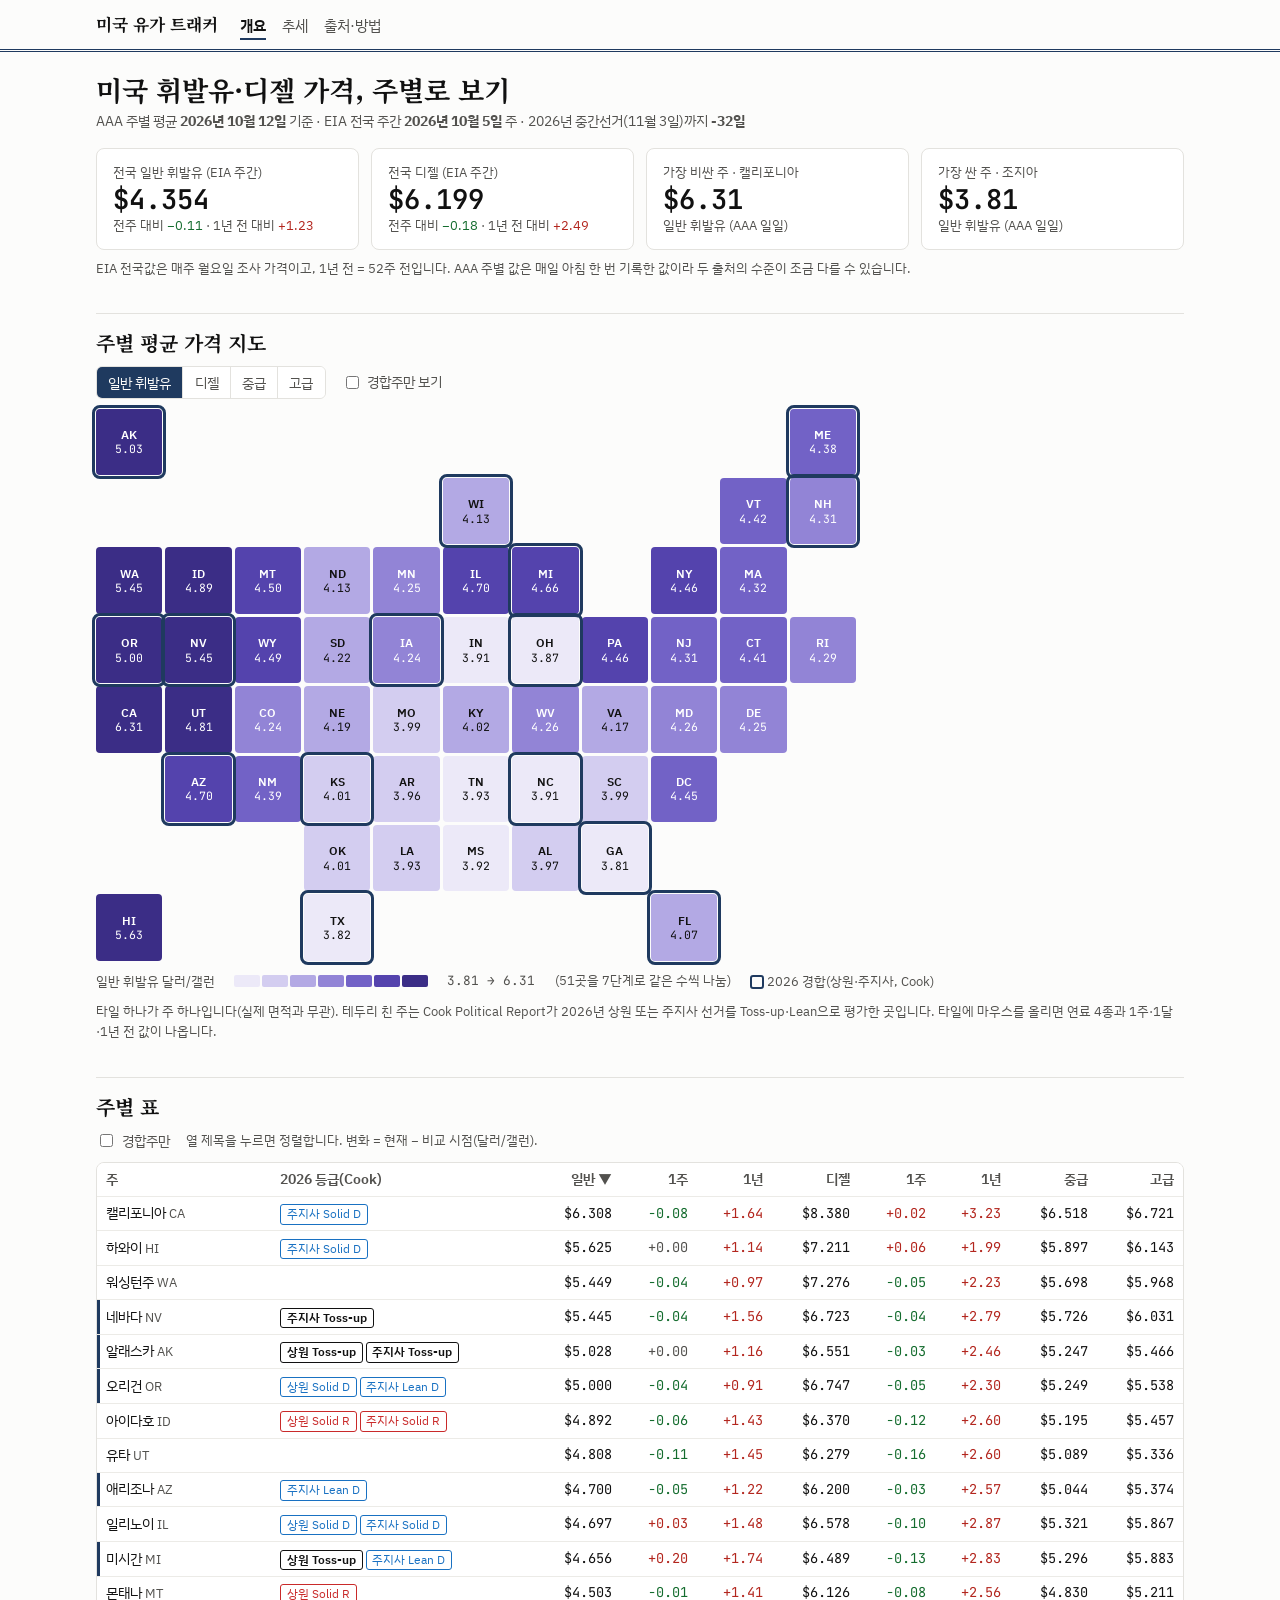
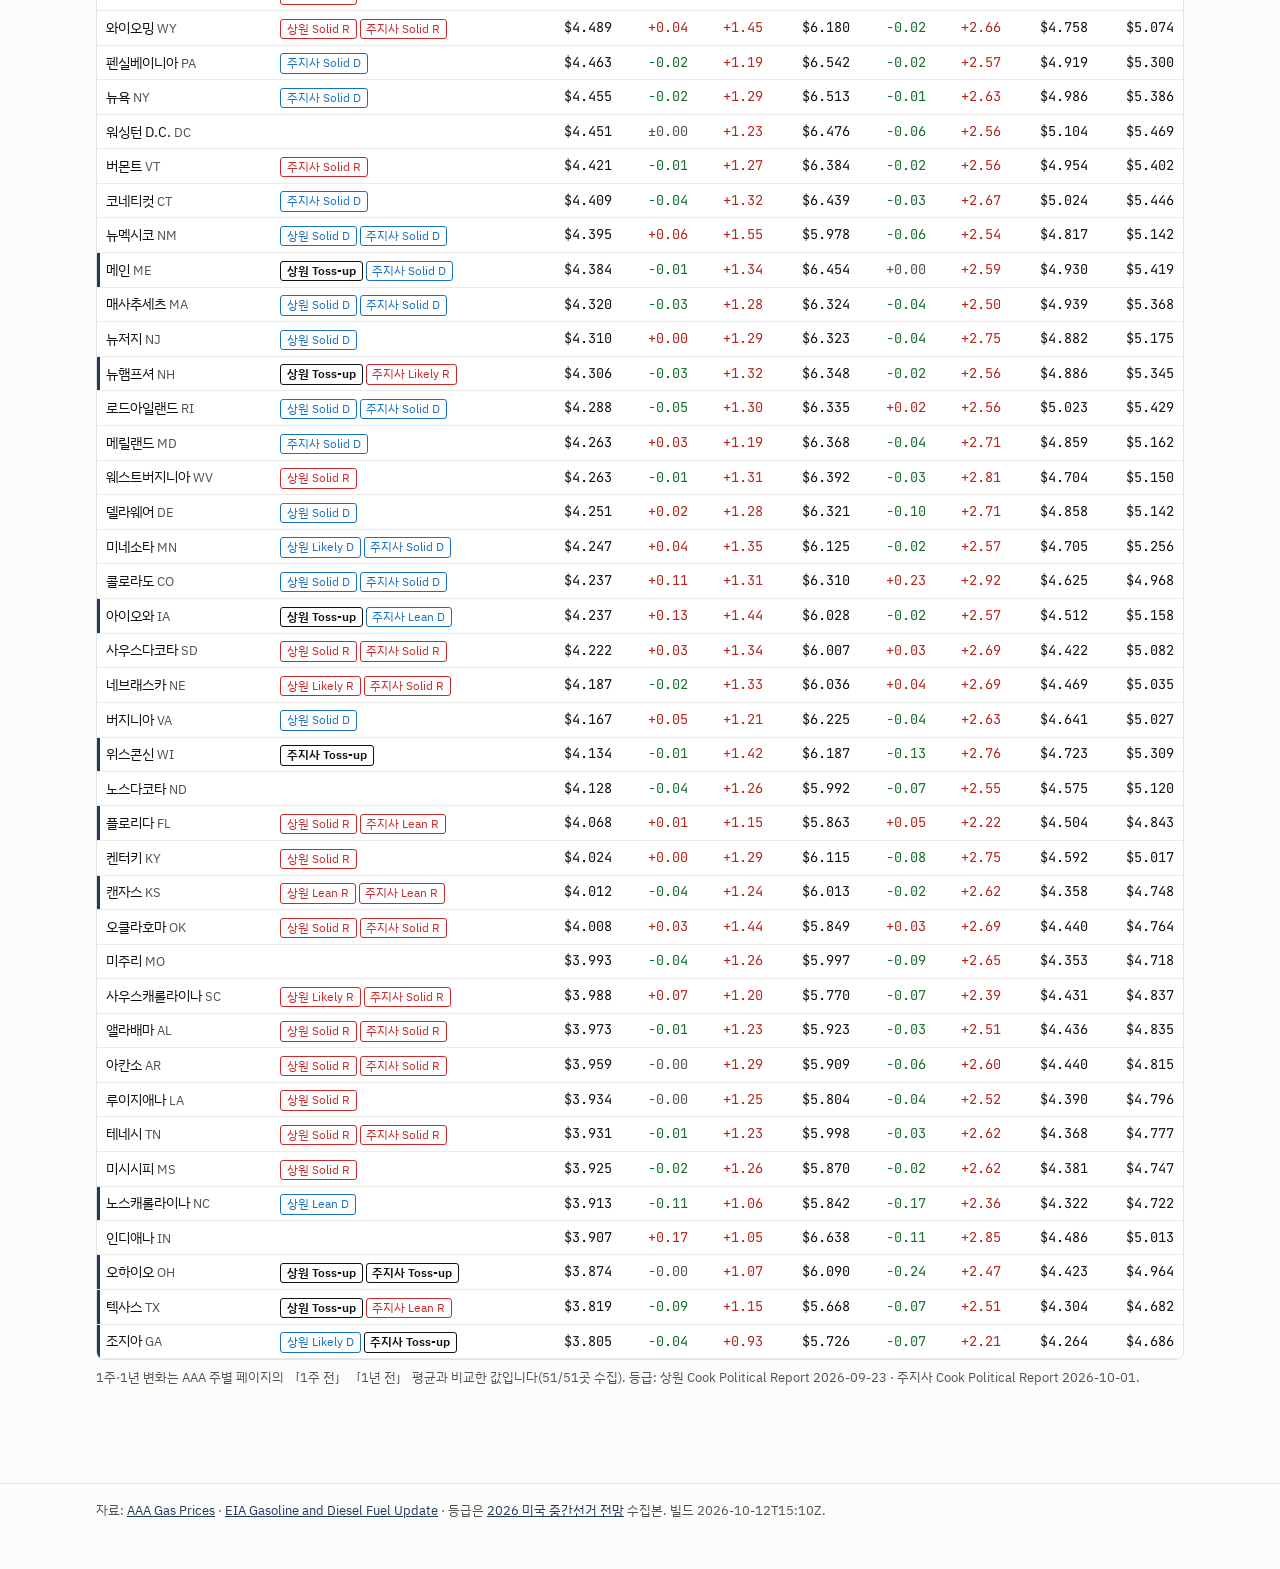
==== index.html @ 0cae2e63 "미국 유가 트래커 첫 판: AAA 일일·EIA 주간 수집, 개요·추세·출처 페이지, Actions 일일 갱신 Co-Authored-By: Claude Opus 5.5 <norepl" ====
<!doctype html>
<html lang="ko">
<head>
<meta charset="utf-8">
<meta name="viewport" content="width=device-width, initial-scale=1">
<title>미국 유가 트래커</title>
<meta name="description" content="미국 50개 주와 워싱턴 D.C.의 휘발유·디젤 평균 가격 — AAA 일일·EIA 주간, 2026 중간선거 경합주 표시">
<link rel="preconnect" href="https://fonts.googleapis.com">
<link rel="stylesheet" href="https://fonts.googleapis.com/css2?family=IBM+Plex+Sans+KR:wght@400;600&family=JetBrains+Mono:wght@400;600&family=Noto+Serif+KR:wght@600;700&display=swap">
<link rel="stylesheet" href="assets/style.css">
</head>
<body>
<header class="top"><div class="wrap">
  <a class="brand" href="./">미국 유가 트래커</a>
  <nav><a href="./" aria-current="page">개요</a><a href="trends.html">추세</a><a href="about.html">출처·방법</a></nav>
</div></header>

<main class="wrap">
  <h1>미국 휘발유·디젤 가격, 주별로 보기</h1>
  <p class="dateline" id="dateline">불러오는 중…</p>

  <div class="kpis" id="kpis"></div>
  <p class="note" id="kpi-note"></p>

  <h2>주별 평균 가격 지도</h2>
  <div class="controls">
    <div class="seg" id="fuel-seg" role="group" aria-label="연료">
      <button data-f="regular" aria-pressed="true">일반 휘발유</button>
      <button data-f="diesel" aria-pressed="false">디젤</button>
      <button data-f="mid_grade" aria-pressed="false">중급</button>
      <button data-f="premium" aria-pressed="false">고급</button>
    </div>
    <label class="chk"><input type="checkbox" id="comp-only"> 경합주만 보기</label>
  </div>
  <div class="tilemap" id="tilemap" aria-label="주별 가격 타일 지도"></div>
  <div class="legend" id="legend"></div>
  <p class="note">타일 하나가 주 하나입니다(실제 면적과 무관). 테두리 친 주는 Cook Political Report가 2026년 상원 또는 주지사 선거를 Toss-up·Lean으로 평가한 곳입니다. 타일에 마우스를 올리면 연료 4종과 1주·1달·1년 전 값이 나옵니다.</p>

  <h2>주별 표</h2>
  <div class="controls"><label class="chk"><input type="checkbox" id="table-comp-only"> 경합주만</label>
    <span class="small muted">열 제목을 누르면 정렬합니다. 변화 = 현재 − 비교 시점(달러/갤런).</span></div>
  <div class="tablewrap"><table class="data" id="tbl"></table></div>
  <p class="note" id="tbl-note"></p>
</main>

<footer><div class="wrap" id="foot"></div></footer>
<script src="assets/common.js"></script>
<script src="assets/overview.js"></script>
</body>
</html>
---- assets/style.css ----
/* 색·서체는 campaign-tracker·us_elections와 같게: 남색 #1f3a5f, 민주 #1971c2, 공화 #c92a2a */
:root {
  color-scheme: light;
  --bg: #fcfcfb; --surface: #ffffff; --line: #e3e2de; --grid: #ecebe7;
  --ink: #111111; --ink-2: #52514e; --ink-3: #8a8984;
  --brand: #1f3a5f; --dem: #1971c2; --rep: #c92a2a; --ring: #1f3a5f;
  --s1: #ece9f8; --s2: #d3cdf0; --s3: #b3a9e4; --s4: #9284d6; --s5: #7262c6; --s6: #5443ad; --s7: #3b2d86;
  --gas: #2a78d6; --diesel: #eb6834; --c3: #1baf7a; --c4: #e87ba4;
  --up: #b3261e; --down: #146c2e;
}
@media (prefers-color-scheme: dark) {
  :root:not([data-theme="light"]) {
    color-scheme: dark;
    --bg: #161615; --surface: #1f1f1e; --line: #393936; --grid: #2c2c2a;
    --ink: #f4f4f2; --ink-2: #c3c2b7; --ink-3: #8f8e88;
    --brand: #9db8dc; --dem: #5c9ce6; --rep: #e66767; --ring: #e9e6da;
    --s1: #2a2640; --s2: #3a3366; --s3: #4c4190; --s4: #6152b5; --s5: #7c6dd0; --s6: #9c90e0; --s7: #c3bbf0;
    --gas: #3987e5; --diesel: #d95926; --c3: #199e70; --c4: #d55181;
    --up: #ff8a80; --down: #6fcf8a;
  }
}
:root[data-theme="dark"] {
  color-scheme: dark;
  --bg: #161615; --surface: #1f1f1e; --line: #393936; --grid: #2c2c2a;
  --ink: #f4f4f2; --ink-2: #c3c2b7; --ink-3: #8f8e88;
  --brand: #9db8dc; --dem: #5c9ce6; --rep: #e66767; --ring: #e9e6da;
  --s1: #2a2640; --s2: #3a3366; --s3: #4c4190; --s4: #6152b5; --s5: #7c6dd0; --s6: #9c90e0; --s7: #c3bbf0;
  --gas: #3987e5; --diesel: #d95926; --c3: #199e70; --c4: #d55181;
  --up: #ff8a80; --down: #6fcf8a;
}

* { box-sizing: border-box; }
html { -webkit-text-size-adjust: 100%; }
body {
  margin: 0; background: var(--bg); color: var(--ink);
  font: 15px/1.6 "IBM Plex Sans KR", system-ui, sans-serif;
}
a { color: var(--brand); }
h1, h2, h3 { font-family: "Noto Serif KR", serif; line-height: 1.3; }
h1 { font-size: 1.7rem; margin: 0 0 .2rem; }
h2 { font-size: 1.25rem; margin: 2.2rem 0 .4rem; padding-top: 1rem; border-top: 1px solid var(--line); }
.mono { font-family: "JetBrains Mono", ui-monospace, monospace; font-variant-numeric: tabular-nums; }
.wrap { max-width: 1120px; margin: 0 auto; padding: 0 16px 48px; }
.muted { color: var(--ink-2); }
.small { font-size: .82rem; }

/* 머리띠 */
.top { border-bottom: 3px double var(--brand); margin-bottom: 1.2rem; }
.top .wrap { padding-bottom: .6rem; display: flex; flex-wrap: wrap; align-items: baseline; gap: .4rem 1.4rem; }
.brand { font-family: "Noto Serif KR", serif; font-weight: 700; font-size: 1.05rem; color: var(--ink); text-decoration: none; padding-top: .7rem; }
nav { display: flex; gap: 1rem; flex-wrap: wrap; }
nav a { color: var(--ink-2); text-decoration: none; font-size: .92rem; padding-top: .7rem; }
nav a[aria-current="page"] { color: var(--ink); font-weight: 600; border-bottom: 2px solid var(--brand); }
.dateline { font-size: .85rem; color: var(--ink-2); margin: 0 0 1rem; }

/* KPI */
.kpis { display: grid; grid-template-columns: repeat(auto-fit, minmax(200px, 1fr)); gap: 12px; margin: 1rem 0 .5rem; }
.kpi { background: var(--surface); border: 1px solid var(--line); border-radius: 8px; padding: .8rem 1rem; }
.kpi .lab { font-size: .82rem; color: var(--ink-2); }
.kpi .val { font-family: "JetBrains Mono", monospace; font-size: 1.7rem; font-weight: 600; line-height: 1.2; }
.kpi .sub { font-size: .8rem; color: var(--ink-2); }
.up { color: var(--up); } .down { color: var(--down); }

/* 조작 줄 */
.controls { display: flex; flex-wrap: wrap; gap: .5rem 1rem; align-items: center; margin: .6rem 0; }
.seg { display: inline-flex; border: 1px solid var(--line); border-radius: 6px; overflow: hidden; }
.seg button { border: 0; background: var(--surface); color: var(--ink-2); padding: .3rem .7rem; font: inherit; font-size: .85rem; cursor: pointer; }
.seg button + button { border-left: 1px solid var(--line); }
.seg button[aria-pressed="true"] { background: var(--brand); color: var(--bg); }
label.chk { font-size: .88rem; color: var(--ink-2); display: inline-flex; gap: .35rem; align-items: center; cursor: pointer; }
select { font: inherit; font-size: .88rem; padding: .25rem .4rem; background: var(--surface); color: var(--ink); border: 1px solid var(--line); border-radius: 6px; }

/* 타일 지도 */
.tilemap { display: grid; grid-template-columns: repeat(11, minmax(0, 1fr)); gap: 3px; max-width: 760px; }
.tile {
  aspect-ratio: 1 / 1; border-radius: 4px; display: flex; flex-direction: column; align-items: center; justify-content: center;
  font-size: clamp(.5rem, 1.5vw, .78rem); line-height: 1.15; cursor: default; position: relative; border: 2px solid transparent;
}
.tile .st { font-weight: 600; }
.tile .pr { font-family: "JetBrains Mono", monospace; font-size: .92em; }
.tile.comp { outline: 3px solid var(--ring); outline-offset: 1px; z-index: 1; }
.tile.dim { opacity: .25; }
.legend { display: flex; flex-wrap: wrap; gap: .3rem 1.2rem; align-items: center; font-size: .8rem; color: var(--ink-2); margin: .6rem 0; }
.legend .ramp { display: inline-flex; gap: 2px; vertical-align: middle; }
.legend .ramp span { width: 26px; height: 12px; border-radius: 2px; display: inline-block; }
.legend .ringkey { width: 14px; height: 14px; border: 2px solid var(--ring); border-radius: 3px; display: inline-block; vertical-align: middle; }

/* 툴팁 */
.tip { position: fixed; pointer-events: none; z-index: 10; background: var(--surface); color: var(--ink); border: 1px solid var(--line);
  border-radius: 6px; padding: .5rem .7rem; font-size: .8rem; box-shadow: 0 4px 16px rgba(0,0,0,.15); max-width: 280px; display: none; }
.tip table { border-collapse: collapse; }
.tip td { padding: 0 .4rem 0 0; }
.tip td.n { text-align: right; font-family: "JetBrains Mono", monospace; }

/* 표 */
.tablewrap { overflow-x: auto; border: 1px solid var(--line); border-radius: 8px; background: var(--surface); }
table.data { border-collapse: collapse; width: 100%; font-size: .85rem; }
table.data th, table.data td { padding: .35rem .55rem; border-bottom: 1px solid var(--grid); white-space: nowrap; }
table.data th { text-align: left; font-weight: 600; color: var(--ink-2); background: var(--surface); position: sticky; top: 0; cursor: pointer; user-select: none; }
table.data th.n, table.data td.n { text-align: right; }
table.data td.n { font-family: "JetBrains Mono", monospace; }
table.data th[aria-sort="ascending"]::after { content: " ▲"; }
table.data th[aria-sort="descending"]::after { content: " ▼"; }
table.data tr.comp td:first-child { box-shadow: inset 3px 0 0 var(--ring); }
.badge { display: inline-block; font-size: .72rem; padding: 0 .35rem; border-radius: 3px; border: 1px solid var(--line); color: var(--ink-2); margin-right: .2rem; }
.badge.d { color: var(--dem); border-color: currentColor; }
.badge.r { color: var(--rep); border-color: currentColor; }
.badge.t { color: var(--ink); border-color: var(--ink); font-weight: 600; }

/* 그림 */
.chartbox { background: var(--surface); border: 1px solid var(--line); border-radius: 8px; padding: .8rem; }
.chartbox .cv { position: relative; height: 360px; }
.note { font-size: .8rem; color: var(--ink-2); margin: .4rem 0 0; }
.callout { border-left: 3px solid var(--brand); background: var(--surface); padding: .6rem .9rem; margin: 1rem 0; font-size: .9rem; }
footer { border-top: 1px solid var(--line); margin-top: 3rem; padding-top: 1rem; font-size: .8rem; color: var(--ink-2); }

@media (max-width: 600px) {
  h1 { font-size: 1.35rem; }
  .chartbox .cv { height: 280px; }
  .tile .pr { display: none; }
}

/* 타일 글자색: 밝은 단계엔 짙은 글자, 짙은 단계엔 흰 글자 (모드별로 경계가 다름) */
.tile { color: #ffffff; }
.tile[data-b="0"], .tile[data-b="1"], .tile[data-b="2"] { color: #111111; }
.tile[data-b="na"] { background: var(--grid); color: var(--ink-2); }
@media (prefers-color-scheme: dark) {
  :root:not([data-theme="light"]) .tile[data-b="0"], :root:not([data-theme="light"]) .tile[data-b="1"],
  :root:not([data-theme="light"]) .tile[data-b="2"] { color: #ffffff; }
  :root:not([data-theme="light"]) .tile[data-b="5"], :root:not([data-theme="light"]) .tile[data-b="6"] { color: #111111; }
}
:root[data-theme="dark"] .tile[data-b="0"], :root[data-theme="dark"] .tile[data-b="1"], :root[data-theme="dark"] .tile[data-b="2"] { color: #ffffff; }
:root[data-theme="dark"] .tile[data-b="5"], :root[data-theme="dark"] .tile[data-b="6"] { color: #111111; }
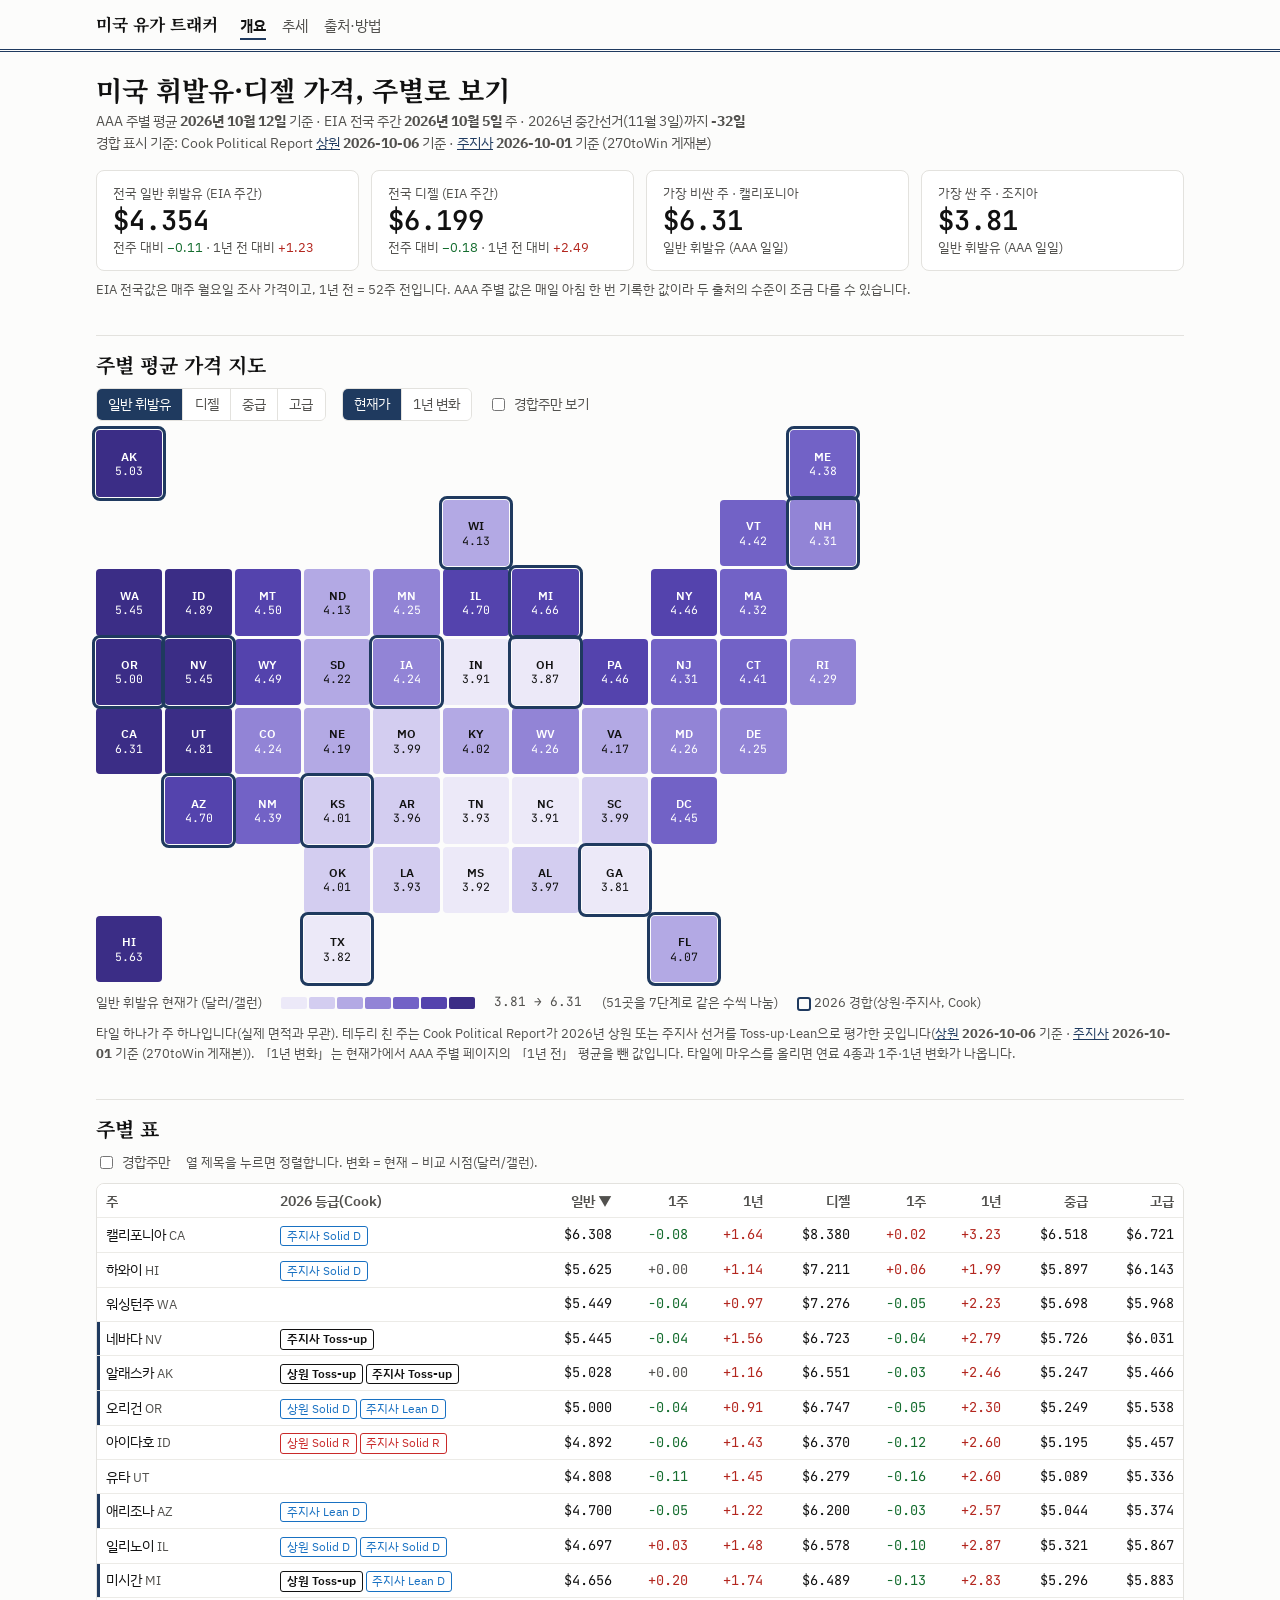
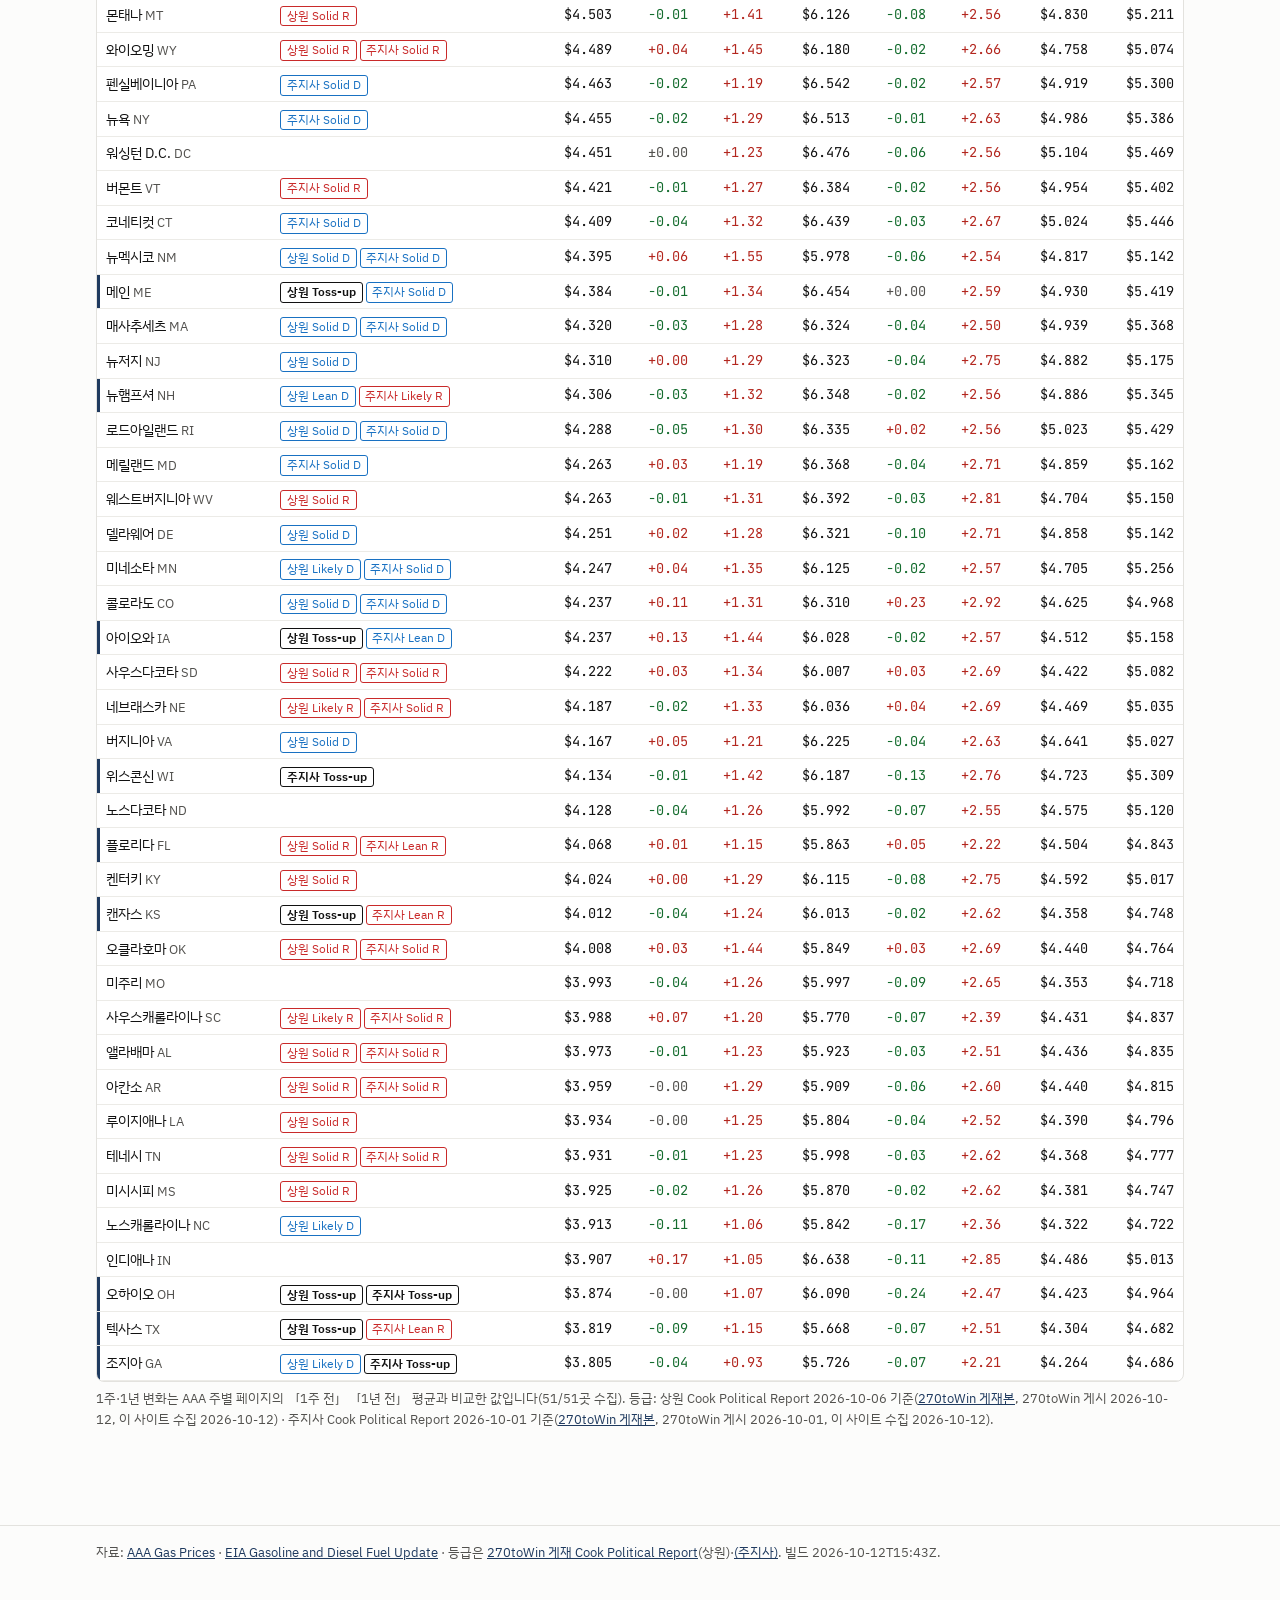
==== commit 69d65514: "등급을 270toWin에서 직접 수집(Cook 기준일·게시일 구분, 링크) + 지도 현재가/1년 변화 전환 - fetch_ratings.py 신설: us_elections 사본(1" ====
--- a/index.html
+++ b/index.html
@@ -30,11 +30,15 @@
       <button data-f="mid_grade" aria-pressed="false">중급</button>
       <button data-f="premium" aria-pressed="false">고급</button>
     </div>
+    <div class="seg" id="metric-seg" role="group" aria-label="지도 값">
+      <button data-m="price" aria-pressed="true">현재가</button>
+      <button data-m="change" aria-pressed="false">1년 변화</button>
+    </div>
     <label class="chk"><input type="checkbox" id="comp-only"> 경합주만 보기</label>
   </div>
   <div class="tilemap" id="tilemap" aria-label="주별 가격 타일 지도"></div>
   <div class="legend" id="legend"></div>
-  <p class="note">타일 하나가 주 하나입니다(실제 면적과 무관). 테두리 친 주는 Cook Political Report가 2026년 상원 또는 주지사 선거를 Toss-up·Lean으로 평가한 곳입니다. 타일에 마우스를 올리면 연료 4종과 1주·1달·1년 전 값이 나옵니다.</p>
+  <p class="note">타일 하나가 주 하나입니다(실제 면적과 무관). 테두리 친 주는 Cook Political Report가 2026년 상원 또는 주지사 선거를 Toss-up·Lean으로 평가한 곳입니다(<span id="map-rdate"></span>). 「1년 변화」는 현재가에서 AAA 주별 페이지의 「1년 전」 평균을 뺀 값입니다. 타일에 마우스를 올리면 연료 4종과 1주·1년 변화가 나옵니다.</p>
 
   <h2>주별 표</h2>
   <div class="controls"><label class="chk"><input type="checkbox" id="table-comp-only"> 경합주만</label>
